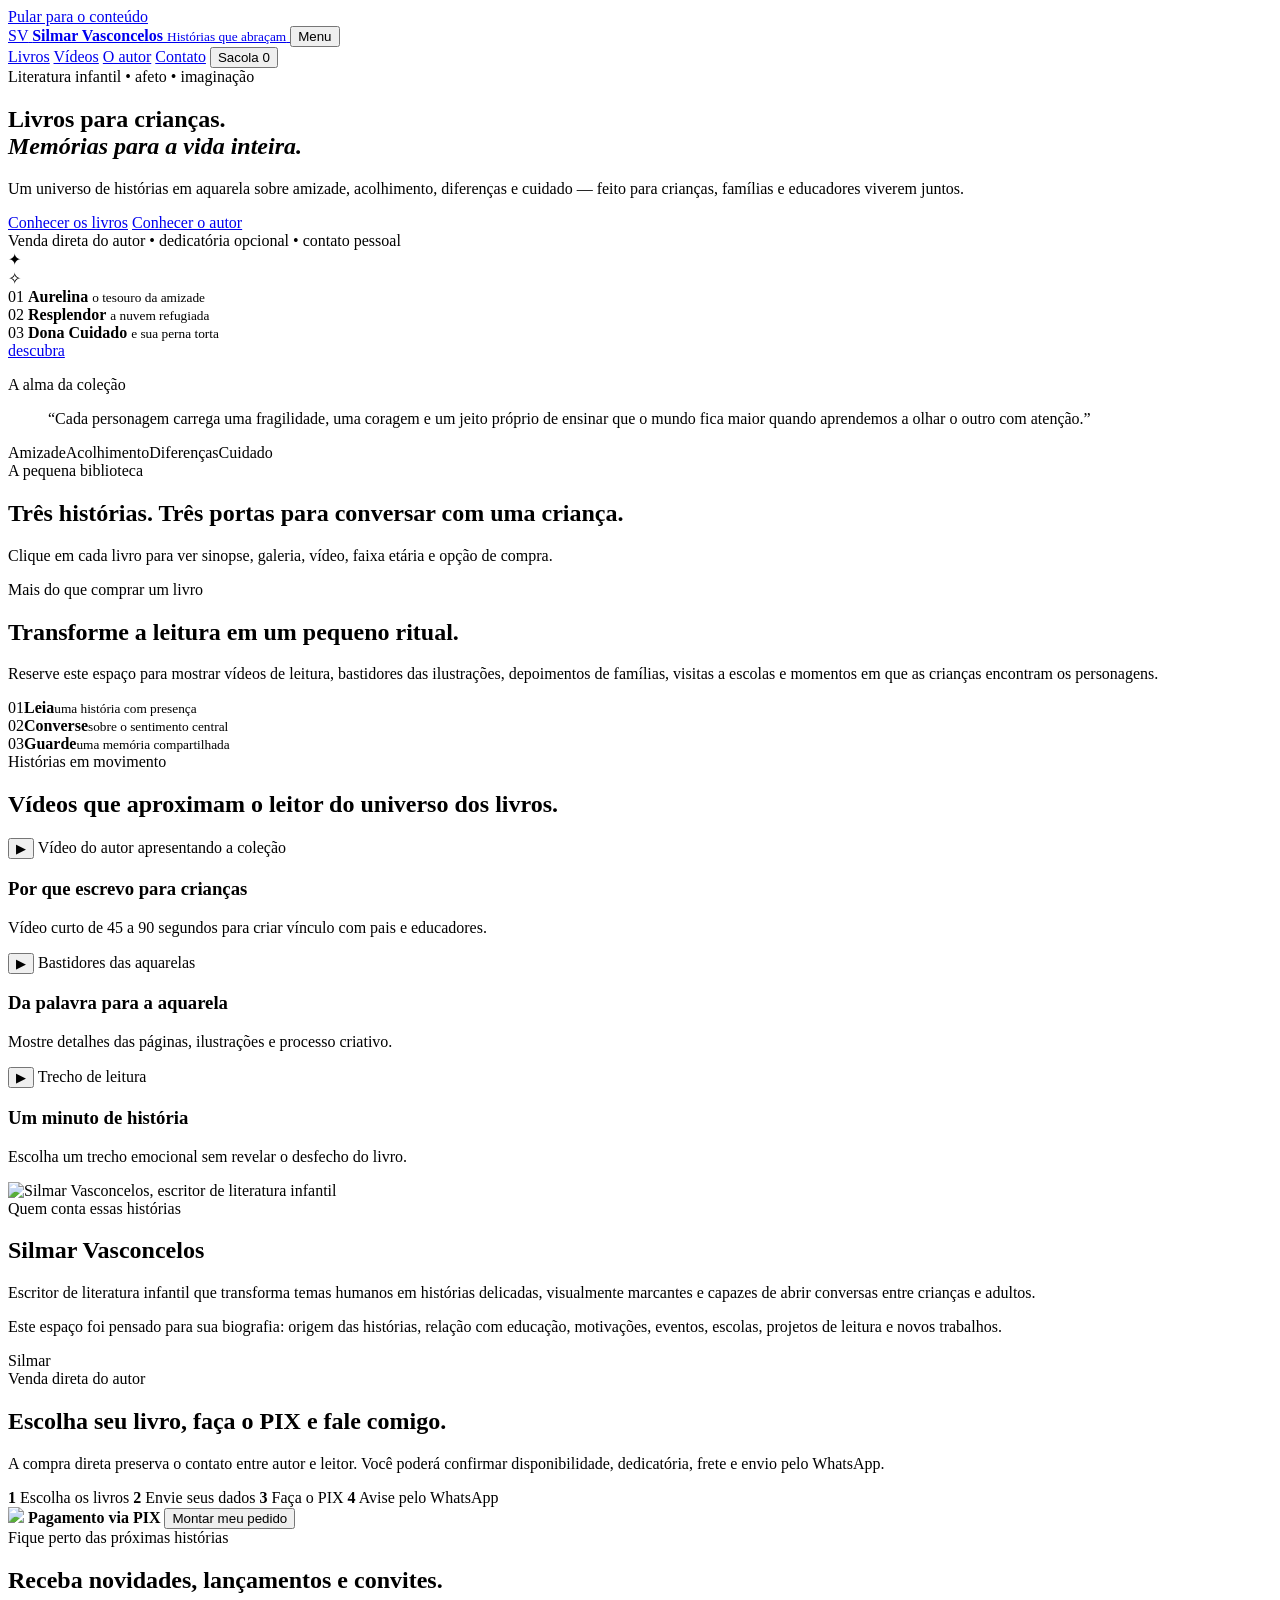
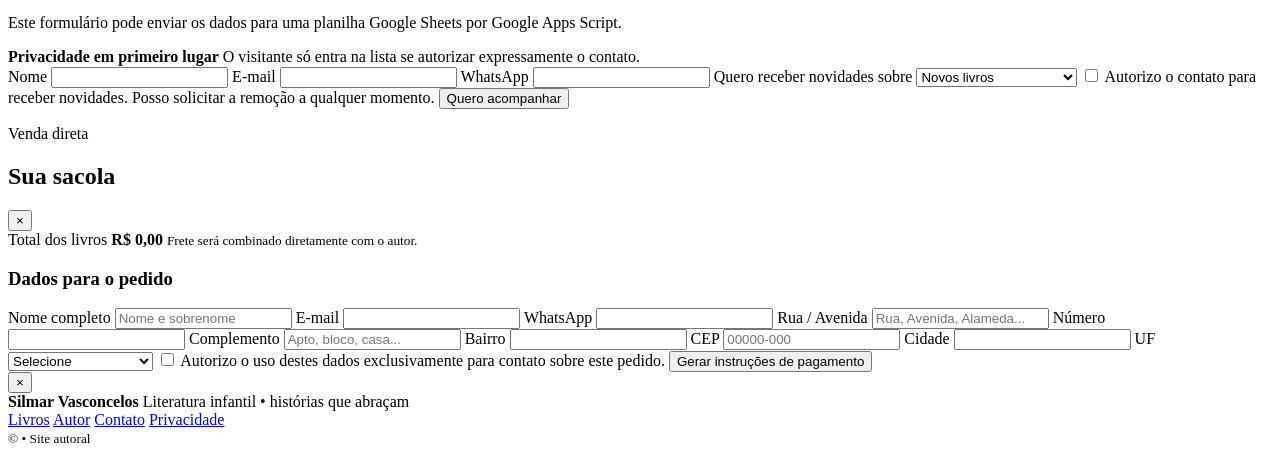
==== index.html @ ff408742 "Add files via upload" ====
<!doctype html>
<html lang="pt-BR">
<head>
  <meta charset="utf-8">
  <meta name="viewport" content="width=device-width, initial-scale=1, viewport-fit=cover">
  <meta name="theme-color" content="#fff8ee">
  <meta name="description" content="Portfólio de livros infantis de Silmar Vasconcelos: histórias de amizade, acolhimento, cuidado e imaginação.">
  <title>Silmar Vasconcelos | Histórias que abraçam</title>

  <link rel="preconnect" href="https://fonts.googleapis.com">
  <link rel="preconnect" href="https://fonts.gstatic.com" crossorigin>
  <link href="https://fonts.googleapis.com/css2?family=DM+Sans:wght@400;500;600;700&family=Fraunces:opsz,wght@9..144,500;9..144,600;9..144,700&display=swap" rel="stylesheet">
  <link rel="stylesheet" href="css/style.css">
</head>
<body>
  <a class="skip-link" href="#conteudo">Pular para o conteúdo</a>

  <div class="paper-grain" aria-hidden="true"></div>
  <div class="watercolor-orb orb-a" aria-hidden="true"></div>
  <div class="watercolor-orb orb-b" aria-hidden="true"></div>
  <div class="watercolor-orb orb-c" aria-hidden="true"></div>

  <header class="site-header" id="topo">
    <a class="brand" href="#topo" aria-label="Página inicial">
      <span class="brand-mark">SV</span>
      <span>
        <strong>Silmar Vasconcelos</strong>
        <small>Histórias que abraçam</small>
      </span>
    </a>

    <button class="menu-toggle" aria-expanded="false" aria-controls="menu">Menu</button>

    <nav class="main-nav" id="menu" aria-label="Navegação principal">
      <a href="#livros">Livros</a>
      <a href="#videos">Vídeos</a>
      <a href="#autor">O autor</a>
      <a href="#contato">Contato</a>
      <button class="cart-button" id="openCart" aria-label="Abrir carrinho">
        Sacola <span id="cartCount">0</span>
      </button>
    </nav>
  </header>

  <main id="conteudo">
    <section class="hero">
      <div class="hero-copy reveal">
        <span class="eyebrow">Literatura infantil • afeto • imaginação</span>
        <h1>Livros para crianças.<br><em>Memórias para a vida inteira.</em></h1>
        <p>
          Um universo de histórias em aquarela sobre amizade, acolhimento, diferenças e cuidado —
          feito para crianças, famílias e educadores viverem juntos.
        </p>

        <div class="hero-actions">
          <a class="btn btn-primary" href="#livros">Conhecer os livros</a>
          <a class="btn btn-ghost" href="#autor">Conhecer o autor</a>
        </div>

        <div class="hero-note">
          <span class="paint-dot"></span>
          Venda direta do autor • dedicatória opcional • contato pessoal
        </div>
      </div>

      <div class="hero-art reveal" aria-label="Composição artística em aquarela inspirada nos personagens">
        <div class="sun-wash"></div>
        <div class="cloud cloud-1"></div>
        <div class="cloud cloud-2"></div>
        <div class="floating-feather feather-1">✦</div>
        <div class="floating-feather feather-2">✧</div>
        <div class="book-stack">
          <article class="mini-book aurelina">
            <span>01</span>
            <strong>Aurelina</strong>
            <small>o tesouro da amizade</small>
          </article>
          <article class="mini-book resplendor">
            <span>02</span>
            <strong>Resplendor</strong>
            <small>a nuvem refugiada</small>
          </article>
          <article class="mini-book cuidado">
            <span>03</span>
            <strong>Dona Cuidado</strong>
            <small>e sua perna torta</small>
          </article>
        </div>
      </div>

      <a class="scroll-cue" href="#livros" aria-label="Role para ver os livros">
        <span></span> descubra
      </a>
    </section>

    <section class="manifesto section-shell">
      <div class="manifesto-card reveal">
        <p class="kicker">A alma da coleção</p>
        <blockquote>
          “Cada personagem carrega uma fragilidade, uma coragem e um jeito próprio de ensinar
          que o mundo fica maior quando aprendemos a olhar o outro com atenção.”
        </blockquote>
        <div class="story-pillars">
          <span>Amizade</span><span>Acolhimento</span><span>Diferenças</span><span>Cuidado</span>
        </div>
      </div>
    </section>

    <section class="books-section section-shell" id="livros">
      <div class="section-heading reveal">
        <div>
          <span class="eyebrow">A pequena biblioteca</span>
          <h2>Três histórias. Três portas para conversar com uma criança.</h2>
        </div>
        <p>
          Clique em cada livro para ver sinopse, galeria, vídeo, faixa etária e opção de compra.
        </p>
      </div>

      <div class="books-grid" id="booksGrid"></div>
    </section>

    <section class="experience-band">
      <div class="section-shell experience-grid">
        <div class="reveal">
          <span class="eyebrow">Mais do que comprar um livro</span>
          <h2>Transforme a leitura em um pequeno ritual.</h2>
          <p>
            Reserve este espaço para mostrar vídeos de leitura, bastidores das ilustrações, depoimentos
            de famílias, visitas a escolas e momentos em que as crianças encontram os personagens.
          </p>
        </div>
        <div class="experience-cards reveal">
          <div><span>01</span><strong>Leia</strong><small>uma história com presença</small></div>
          <div><span>02</span><strong>Converse</strong><small>sobre o sentimento central</small></div>
          <div><span>03</span><strong>Guarde</strong><small>uma memória compartilhada</small></div>
        </div>
      </div>
    </section>

    <section class="videos-section section-shell" id="videos">
      <div class="section-heading reveal">
        <div>
          <span class="eyebrow">Histórias em movimento</span>
          <h2>Vídeos que aproximam o leitor do universo dos livros.</h2>
        </div>
      </div>

      <div class="video-grid">
        <article class="video-card reveal">
          <div class="video-placeholder" data-video="apresentacao">
            <button aria-label="Reproduzir vídeo de apresentação">▶</button>
            <span>Vídeo do autor apresentando a coleção</span>
          </div>
          <h3>Por que escrevo para crianças</h3>
          <p>Vídeo curto de 45 a 90 segundos para criar vínculo com pais e educadores.</p>
        </article>

        <article class="video-card reveal">
          <div class="video-placeholder" data-video="bastidores">
            <button aria-label="Reproduzir vídeo de bastidores">▶</button>
            <span>Bastidores das aquarelas</span>
          </div>
          <h3>Da palavra para a aquarela</h3>
          <p>Mostre detalhes das páginas, ilustrações e processo criativo.</p>
        </article>

        <article class="video-card reveal">
          <div class="video-placeholder" data-video="leitura">
            <button aria-label="Reproduzir trecho de leitura">▶</button>
            <span>Trecho de leitura</span>
          </div>
          <h3>Um minuto de história</h3>
          <p>Escolha um trecho emocional sem revelar o desfecho do livro.</p>
        </article>
      </div>
    </section>

    <section class="author-section" id="autor">
      <div class="section-shell author-grid">
        <div class="author-photo reveal">
          <img src="assets/images/autor.jpg"  alt="Silmar Vasconcelos, escritor de literatura infantil" class="author-image">
        </div>

        <div class="author-copy reveal">
          <span class="eyebrow">Quem conta essas histórias</span>
          <h2>Silmar Vasconcelos</h2>
          <p class="lead">
            Escritor de literatura infantil que transforma temas humanos em histórias delicadas,
            visualmente marcantes e capazes de abrir conversas entre crianças e adultos.
          </p>
          <p>
            Este espaço foi pensado para sua biografia: origem das histórias, relação com educação,
            motivações, eventos, escolas, projetos de leitura e novos trabalhos.
          </p>
          <div class="signature">Silmar</div>
        </div>
      </div>
    </section>

    <section class="buy-section section-shell" id="comprar">
      <div class="buy-panel reveal">
        <div>
          <span class="eyebrow">Venda direta do autor</span>
          <h2>Escolha seu livro, faça o PIX e fale comigo.</h2>
          <p>
            A compra direta preserva o contato entre autor e leitor. Você poderá confirmar disponibilidade,
            dedicatória, frete e envio pelo WhatsApp.
          </p>

          <div class="buy-steps">
            <span><b>1</b> Escolha os livros</span>
            <span><b>2</b> Envie seus dados</span>
            <span><b>3</b> Faça o PIX</span>
            <span><b>4</b> Avise pelo WhatsApp</span>
          </div>
        </div>

        <div class="pix-card">          
            <img src="assets/images/QRCode_Pix.jpg" >          
          <strong>Pagamento via PIX</strong>
          <button class="btn btn-primary" id="openCartFromPix">Montar meu pedido</button>
        </div>
      </div>
    </section>

    <section class="contact-section" id="contato">
      <div class="section-shell contact-grid">
        <div class="reveal">
          <span class="eyebrow">Fique perto das próximas histórias</span>
          <h2>Receba novidades, lançamentos e convites.</h2>
          <p>
            Este formulário pode enviar os dados para uma planilha Google Sheets por Google Apps Script.
          </p>
          <div class="contact-note">
            <strong>Privacidade em primeiro lugar</strong>
            <span>O visitante só entra na lista se autorizar expressamente o contato.</span>
          </div>
        </div>

        <form class="contact-form reveal" id="leadForm">
          <label>Nome     <input type="text" name="nome" autocomplete="name" required> </label>
          <label>E-mail   <input type="email" name="email" autocomplete="email" required></label>
          <label>WhatsApp <input type="tel" name="whatsapp" autocomplete="tel"></label>
          <label>Quero receber novidades sobre
            <select name="interesse">
              <option>Novos livros</option>
              <option>Eventos e lançamentos</option>
              <option>Visitas a escolas</option>
              <option>Todos os assuntos</option>
            </select>
          </label>
          <label class="consent">
            <input type="checkbox" name="consentimento" required>
            <span>Autorizo o contato para receber novidades. Posso solicitar a remoção a qualquer momento.</span>
          </label>
          <button class="btn btn-primary" type="submit">Quero acompanhar</button>
          <p class="form-status" id="formStatus" role="status"></p>
        </form>
      </div>
    </section>
  </main>

  <aside class="cart-drawer" id="cartDrawer" aria-hidden="true" aria-labelledby="cartTitle">
    <div class="cart-head">
      <div>
        <span class="eyebrow">Venda direta</span>
        <h2 id="cartTitle">Sua sacola</h2>
      </div>
      <button class="icon-button" id="closeCart" aria-label="Fechar carrinho">×</button>
    </div>

    <div id="cartItems" class="cart-items"></div>

    <div class="cart-total">
      <span>Total dos livros</span>
      <strong id="cartTotal">R$ 0,00</strong>
      <small>Frete será combinado diretamente com o autor.</small>
    </div>

    <form id="orderForm" class="order-form">
      <h3>Dados para o pedido</h3>
      <label class="full-field">Nome completo <input name="nome"  required autocomplete="name" placeholder="Nome e sobrenome"></label>
      <label>E-mail      <input name="email" type="email" required autocomplete="email"></label>
      <label>WhatsApp    <input name="whatsapp" required autocomplete="tel"></label>
      <label class="full-field"> Rua / Avenida <input name="logradouro" required autocomplete="address-line1" placeholder="Rua, Avenida, Alameda..."></label>
      <label>Número      <input name="numero" required inputmode="numeric"></label>
      <label>Complemento <input name="complemento" autocomplete="address-line2" placeholder="Apto, bloco, casa..."></label>
      <label>Bairro      <input name="bairro" required></label>
      <label> CEP        <input name="cep" required autocomplete="postal-code" placeholder="00000-000"></label>
      <label>Cidade      <input name="cidade" required autocomplete="address-level2"></label>
      <label>UF       
        <select id="UF" name="uf">
          <option value="">Selecione</option>
          <option value="AC">Acre</option>
          <option value="AL">Alagoas</option>
          <option value="AP">Amapá</option>
          <option value="AM">Amazonas</option>
          <option value="BA">Bahia</option>
          <option value="CE">Ceará</option>
          <option value="DF">Distrito Federal</option>
          <option value="ES">Espirito Santo</option>
          <option value="GO">Goiás</option>
          <option value="MA">Maranhão</option>
          <option value="MS">Mato Grosso do Sul</option>
          <option value="MT">Mato Grosso</option>
          <option value="MG">Minas Gerais</option>
          <option value="PA">Pará</option>
          <option value="PB">Paraíba</option>
          <option value="PR">Paraná</option>
          <option value="PE">Pernambuco</option>
          <option value="PI">Piauí</option>
          <option value="RJ">Rio de Janeiro</option>
          <option value="RN">Rio Grande do Norte</option>
          <option value="RS">Rio Grande do Sul</option>
          <option value="RO">Rondônia</option>
          <option value="RR">Roraima</option>
          <option value="SC">Santa Catarina</option>
          <option value="SP">São Paulo</option>
          <option value="SE">Sergipe</option>
          <option value="TO">Tocantins</option>
        </select>
      </label>
      <label class="consent">
        <input type="checkbox" name="consentimento" required>
        <span>Autorizo o uso destes dados exclusivamente para contato sobre este pedido.</span>
      </label>
      <button class="btn btn-primary" type="submit">Gerar instruções de pagamento</button>
    </form>

    <div class="payment-box" id="paymentBox" hidden>
      <h3>Pedido preparado ✨</h3>
      <p id="orderNumber"></p>     
        <div class="pix-card">       
            <img src="assets/images/QRCode_Pix.jpg" >
        </div>
      <p>Faça o pagamento e depois use o botão abaixo para avisar o autor.</p>
      <a class="btn btn-whatsapp" id="whatsappPayment" target="_blank" rel="noopener">Avisar pagamento pelo WhatsApp</a>
    </div>
  </aside>
  <div class="drawer-backdrop" id="drawerBackdrop" hidden></div>

  <div class="modal" id="bookModal" aria-hidden="true">
    <div class="modal-dialog" role="dialog" aria-modal="true" aria-labelledby="modalTitle">
      <button class="icon-button modal-close" id="closeModal" aria-label="Fechar">×</button>
      <div id="modalContent"></div>
    </div>
  </div>

  <footer class="site-footer">
    <div>
      <strong>Silmar Vasconcelos</strong>
      <span>Literatura infantil • histórias que abraçam</span>
    </div>
    <div class="footer-links">
      <a href="#livros">Livros</a>
      <a href="#autor">Autor</a>
      <a href="#contato">Contato</a>
      <a href="#" id="privacyLink">Privacidade</a>
    </div>
    <small>© <span id="year"></span> • Site autoral</small>
  </footer>

  <script src="js/config.js"></script>
  <script src="js/books.js"></script>
  <script src="js/app.js"></script>
</body>
</html>
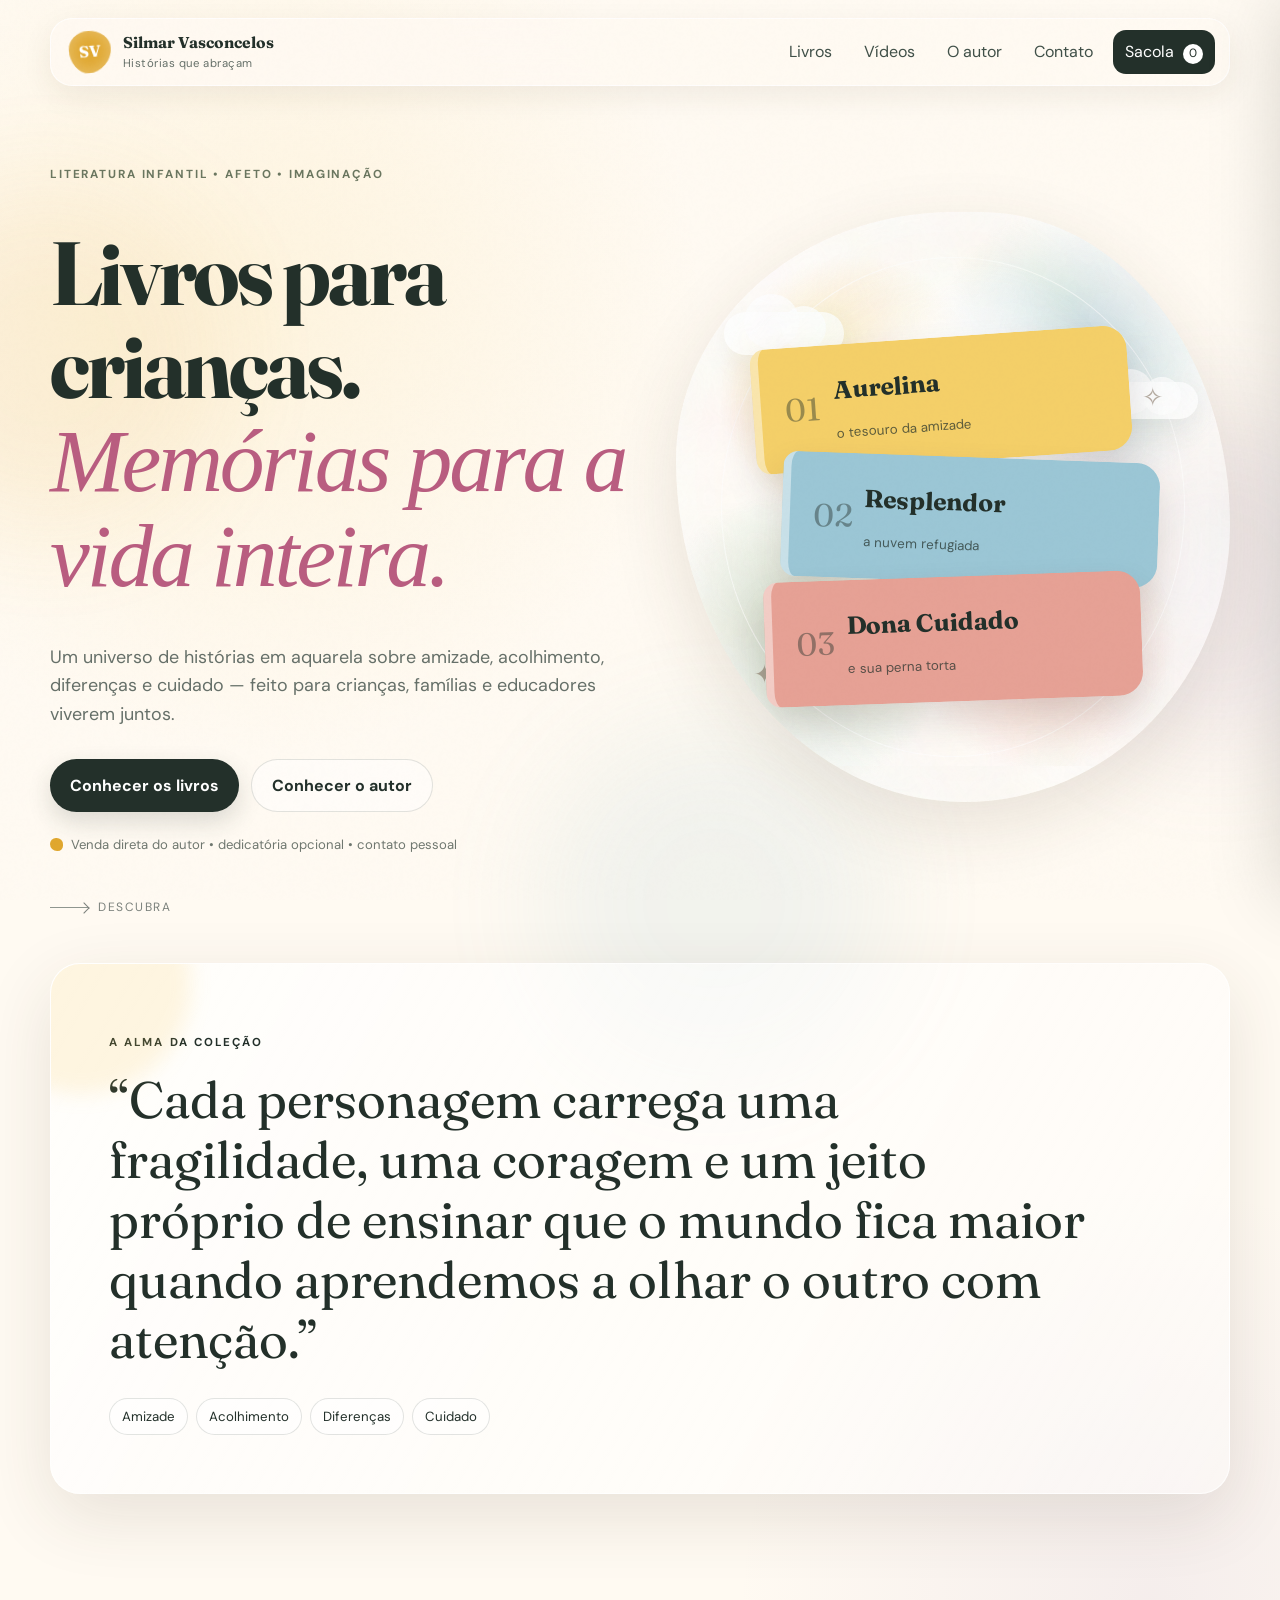
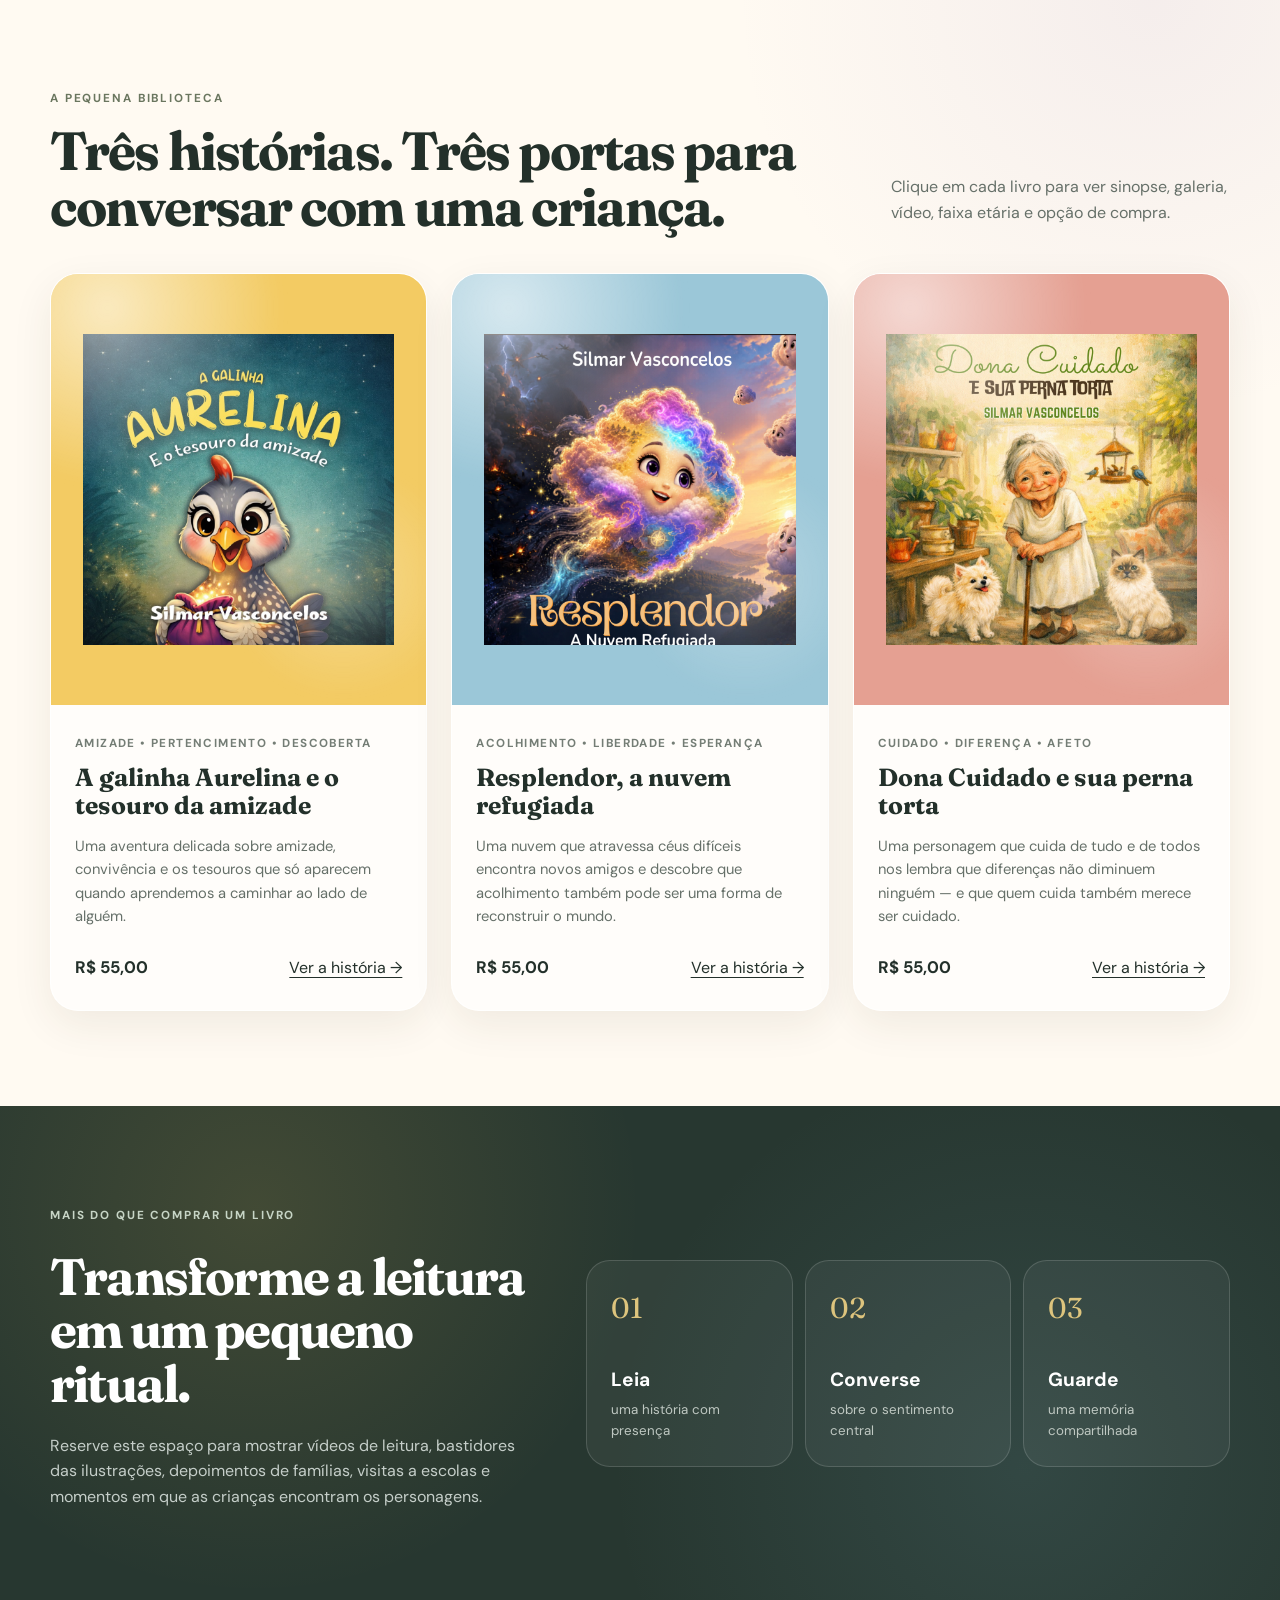
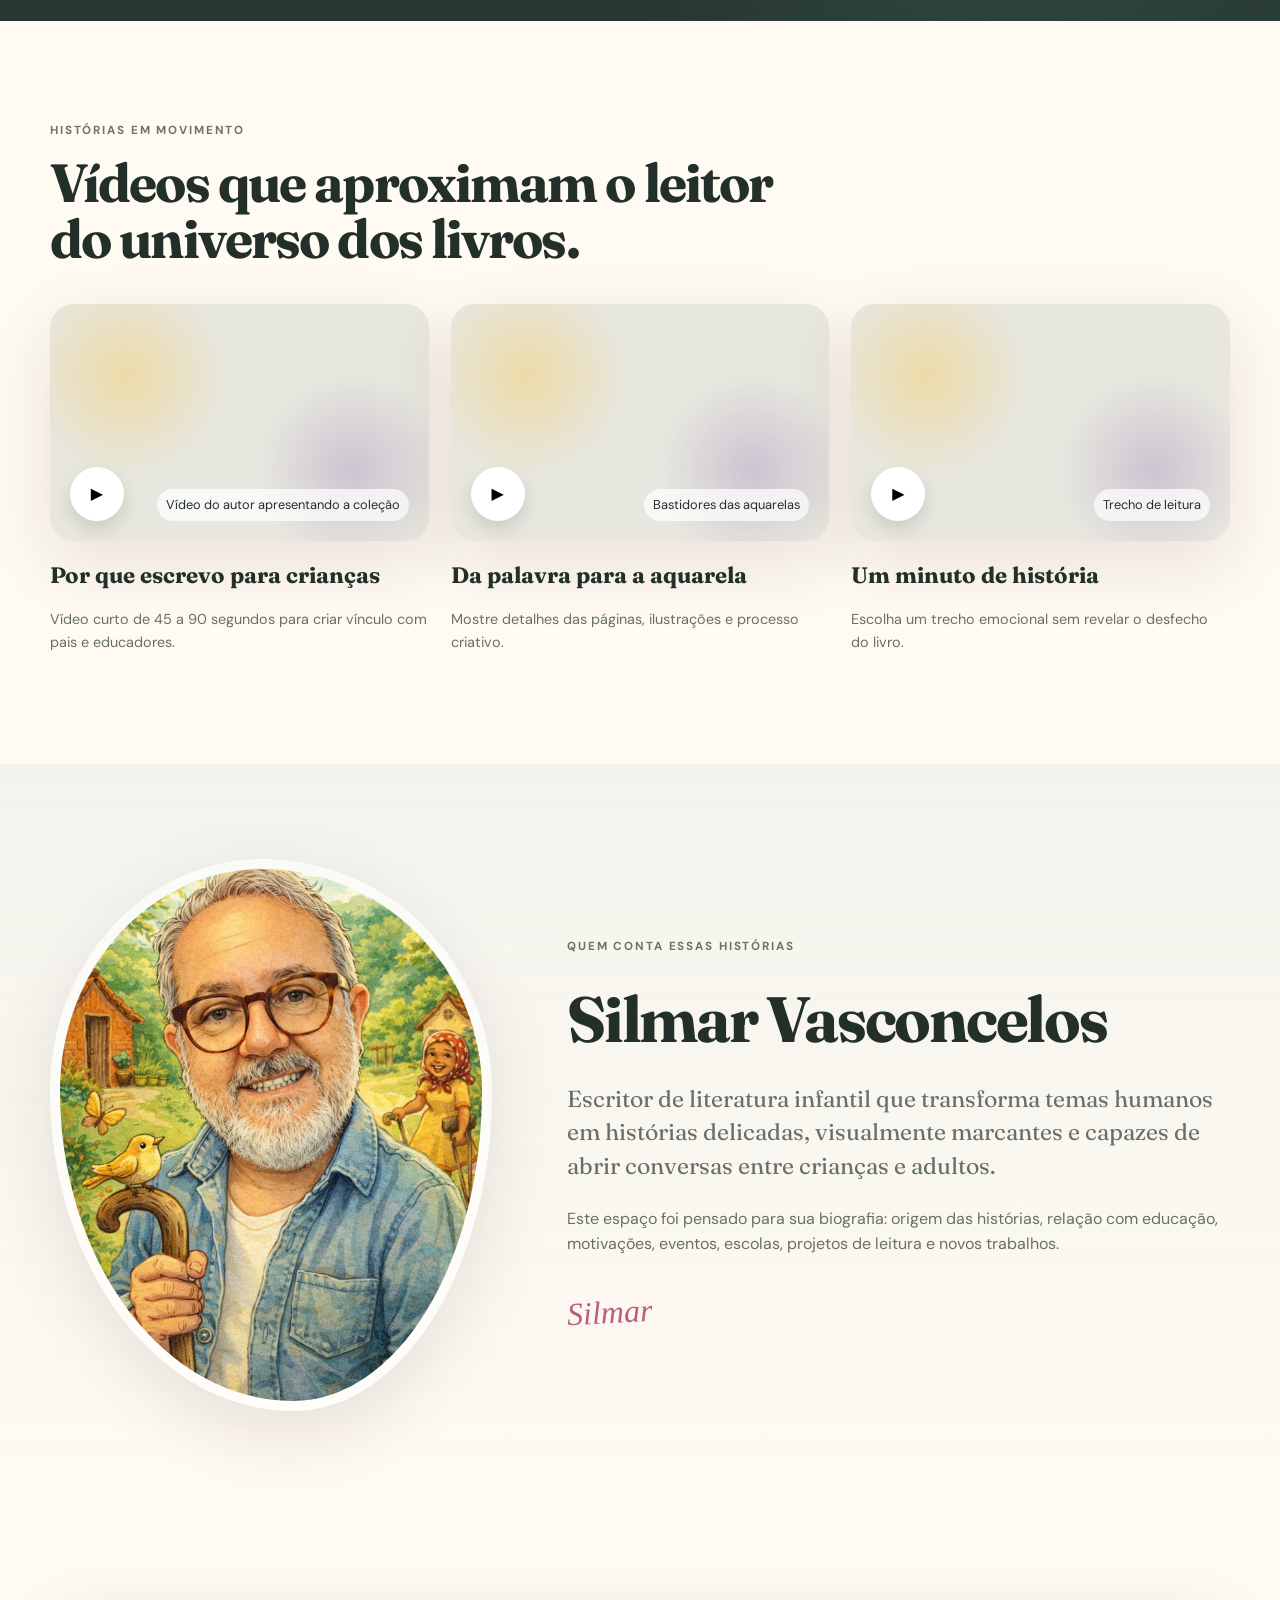
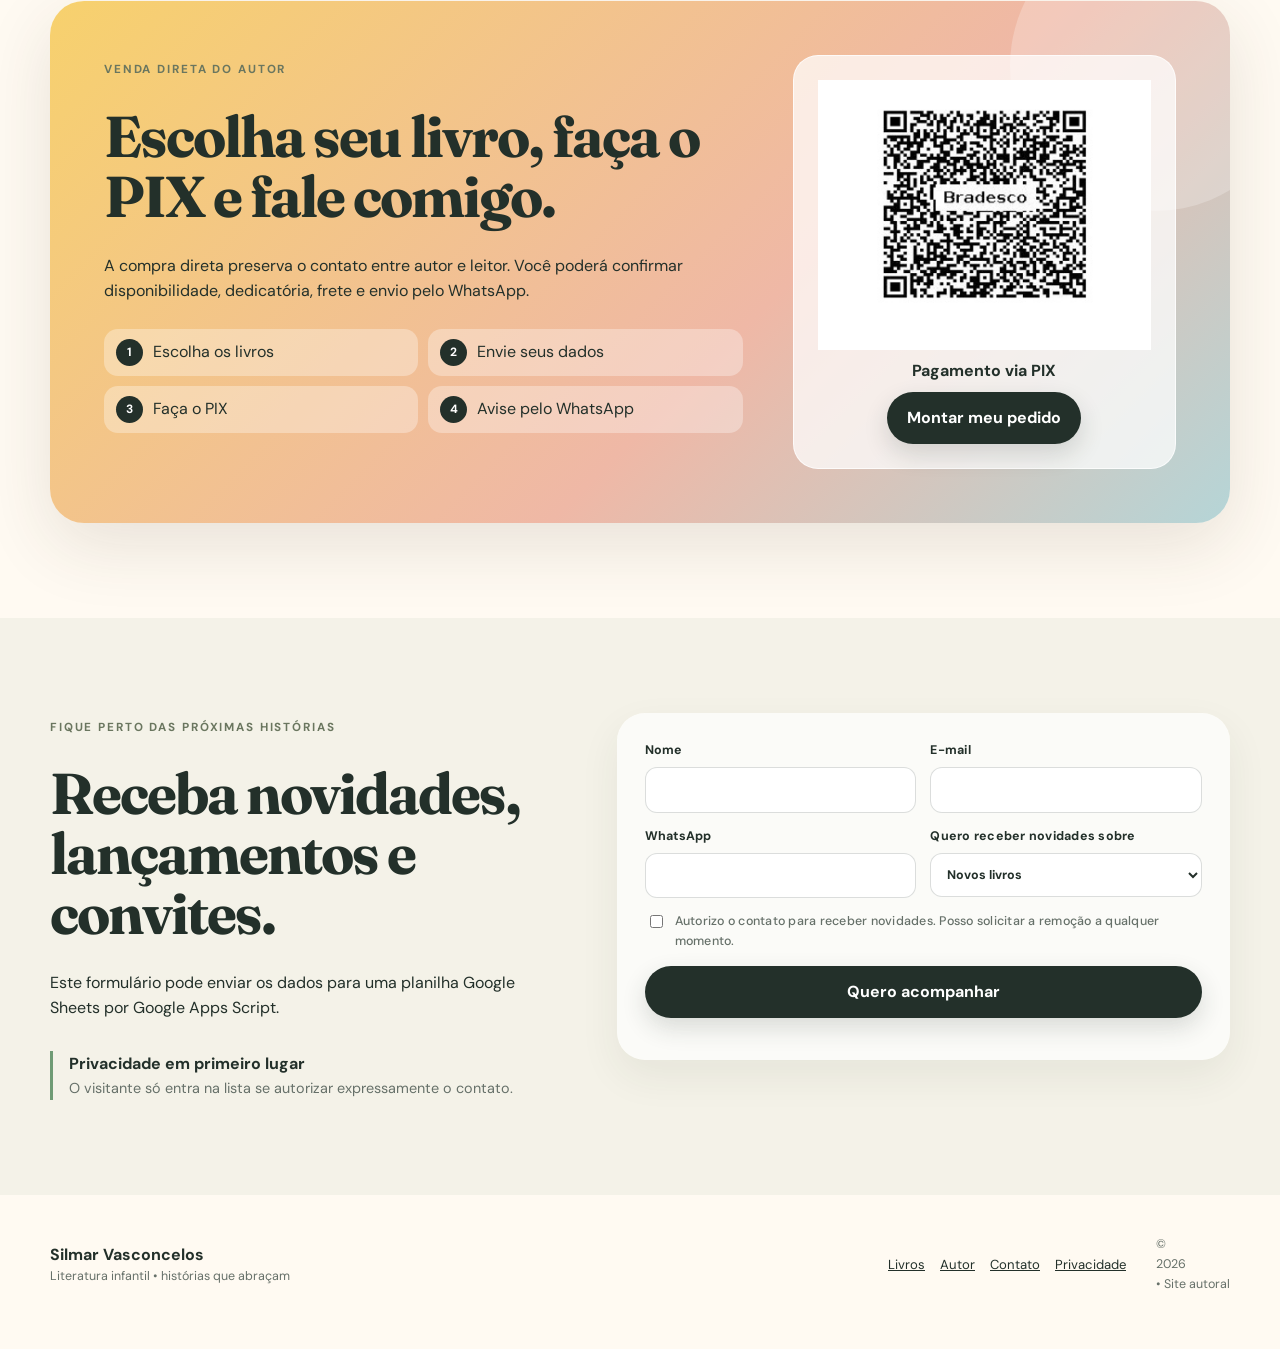
==== commit 2551ea00: "Update privacy link to point to privacidade.html Criação da página privacidade e colocação do link n" ====
--- a/index.html
+++ b/index.html
@@ -356,7 +356,7 @@
       <a href="#livros">Livros</a>
       <a href="#autor">Autor</a>
       <a href="#contato">Contato</a>
-      <a href="#" id="privacyLink">Privacidade</a>
+      <a href="privacidade.html" id="privacyLink">Privacidade</a>
     </div>
     <small>© <span id="year"></span> • Site autoral</small>
   </footer>
--- a/css/style.css
+++ b/css/style.css
@@ -0,0 +1,365 @@
+/* =========================================================
+   PORTFÓLIO INFANTIL — aquarela editorial contemporânea
+   ========================================================= */
+:root{
+  --paper:#fffaf2;
+  --ink:#23302a;
+  --muted:#667069;
+  --line:rgba(35,48,42,.13);
+  --white:#fff;
+  --gold:#e0a72e;
+  --sun:#f6c955;
+  --leaf:#6f9b75;
+  --sky:#7fb6c7;
+  --lavender:#9b80b7;
+  --coral:#df7f6e;
+  --berry:#b95d80;
+  --shadow:0 22px 70px rgba(67,52,33,.12);
+  --radius:30px;
+  --serif:"Fraunces", Georgia, serif;
+  --sans:"DM Sans", system-ui, -apple-system, sans-serif;
+}
+
+*{box-sizing:border-box}
+html{scroll-behavior:smooth}
+body{
+  margin:0;
+  color:var(--ink);
+  background:
+    radial-gradient(circle at 20% 5%, rgba(246,201,85,.13), transparent 28rem),
+    radial-gradient(circle at 90% 26%, rgba(155,128,183,.10), transparent 26rem),
+    var(--paper);
+  font-family:var(--sans);
+  line-height:1.6;
+  overflow-x:hidden;
+}
+button,input,select{font:inherit}
+button,a{touch-action:manipulation}
+a{color:inherit}
+img{max-width:100%;display:block}
+.skip-link{position:absolute;left:-999px;top:0}
+.skip-link:focus{left:12px;top:12px;background:#fff;padding:10px 14px;border-radius:10px;z-index:1000}
+
+.paper-grain{
+  position:fixed;inset:0;pointer-events:none;z-index:999;
+  opacity:.18;mix-blend-mode:multiply;
+  background-image:url("data:image/svg+xml,%3Csvg viewBox='0 0 180 180' xmlns='http://www.w3.org/2000/svg'%3E%3Cfilter id='n'%3E%3CfeTurbulence type='fractalNoise' baseFrequency='.9' numOctaves='3' stitchTiles='stitch'/%3E%3C/filter%3E%3Crect width='100%25' height='100%25' filter='url(%23n)' opacity='.08'/%3E%3C/svg%3E");
+}
+.watercolor-orb{
+  position:fixed;width:22rem;height:22rem;border-radius:50%;
+  filter:blur(55px);opacity:.10;z-index:-1;pointer-events:none;
+  animation:drift 14s ease-in-out infinite alternate;
+}
+.orb-a{background:var(--gold);left:-8rem;top:20vh}
+.orb-b{background:var(--lavender);right:-7rem;top:45vh;animation-delay:-5s}
+.orb-c{background:var(--sky);left:42%;bottom:-11rem;animation-delay:-9s}
+
+.site-header{
+  width:min(1180px, calc(100% - 36px));
+  margin:18px auto 0;
+  padding:11px 14px 11px 18px;
+  display:flex;align-items:center;justify-content:space-between;gap:20px;
+  position:sticky;top:12px;z-index:90;
+  background:rgba(255,250,242,.84);
+  backdrop-filter:blur(18px);
+  border:1px solid rgba(255,255,255,.75);
+  box-shadow:0 10px 30px rgba(64,47,25,.08);
+  border-radius:22px;
+}
+.brand{display:flex;align-items:center;gap:12px;text-decoration:none;min-width:230px}
+.brand-mark{
+  width:42px;height:42px;border-radius:48% 52% 56% 44% / 42% 42% 58% 58%;
+  display:grid;place-items:center;background:var(--gold);color:#fff;font-family:var(--serif);font-weight:700;
+  transform:rotate(-4deg);box-shadow:inset 0 0 18px rgba(255,255,255,.32)
+}
+.brand strong,.brand small{display:block}
+.brand strong{font-family:var(--serif);font-size:.98rem}
+.brand small{font-size:.71rem;color:var(--muted);letter-spacing:.04em}
+.main-nav{display:flex;align-items:center;gap:8px}
+.main-nav a,.cart-button{
+  padding:9px 12px;border-radius:13px;text-decoration:none;border:0;background:transparent;cursor:pointer;color:#405048
+}
+.main-nav a:hover,.cart-button:hover{background:rgba(111,155,117,.10);color:var(--ink)}
+.cart-button{background:var(--ink);color:#fff!important}
+.cart-button span{display:inline-grid;place-items:center;min-width:20px;height:20px;background:#fff;color:var(--ink);border-radius:50%;margin-left:5px;font-size:.75rem}
+.menu-toggle{display:none;border:0;background:var(--ink);color:#fff;border-radius:12px;padding:9px 12px}
+
+.hero{
+  min-height:88vh;
+  width:min(1180px, calc(100% - 36px));
+  margin:0 auto;
+  display:grid;grid-template-columns:1.02fr .98fr;align-items:center;gap:50px;
+  position:relative;padding:74px 0 90px;
+}
+.hero-copy{position:relative;z-index:3}
+.eyebrow{
+  text-transform:uppercase;font-size:.73rem;letter-spacing:.16em;font-weight:700;color:#6a765f;
+}
+.hero h1,.section-heading h2,.experience-band h2,.author-copy h2,.buy-panel h2,.contact-section h2{
+  font-family:var(--serif);letter-spacing:-.035em;line-height:1.04;margin:.45em 0;
+}
+.hero h1{font-size:clamp(3.1rem, 7vw, 6.3rem);max-width:850px}
+.hero h1 em{font-weight:500;color:var(--berry)}
+.hero-copy>p{font-size:1.12rem;color:var(--muted);max-width:660px}
+.hero-actions{display:flex;gap:12px;flex-wrap:wrap;margin:30px 0 22px}
+.btn{
+  appearance:none;border:0;border-radius:999px;padding:13px 20px;text-decoration:none;display:inline-flex;align-items:center;justify-content:center;
+  font-weight:700;cursor:pointer;transition:.25s ease;min-height:48px
+}
+.btn:hover{transform:translateY(-2px)}
+.btn-primary{background:var(--ink);color:#fff;box-shadow:0 10px 25px rgba(35,48,42,.16)}
+.btn-ghost{border:1px solid var(--line);background:rgba(255,255,255,.45)}
+.btn-whatsapp{background:#1e8f5b;color:#fff}
+.hero-note{font-size:.82rem;color:#6f776f;display:flex;align-items:center;gap:8px}
+.paint-dot{width:13px;height:13px;border-radius:48% 52% 42% 58%;background:var(--gold);display:inline-block}
+
+.hero-art{
+  height:590px;position:relative;
+  border-radius:50% 45% 48% 52% / 42% 53% 47% 58%;
+  background:
+    radial-gradient(circle at 50% 35%, rgba(255,255,255,.96) 0 14%, transparent 35%),
+    radial-gradient(circle at 32% 30%, rgba(246,201,85,.5), transparent 24%),
+    radial-gradient(circle at 73% 24%, rgba(127,182,199,.45), transparent 25%),
+    radial-gradient(circle at 66% 72%, rgba(223,127,110,.35), transparent 24%),
+    radial-gradient(circle at 22% 73%, rgba(111,155,117,.36), transparent 25%),
+    rgba(255,255,255,.35);
+  box-shadow:inset 0 0 70px rgba(255,255,255,.65),var(--shadow);
+  overflow:hidden;isolation:isolate;
+}
+.hero-art:after{
+  content:"";position:absolute;inset:0;opacity:.33;mix-blend-mode:multiply;
+  background-image:url("data:image/svg+xml,%3Csvg viewBox='0 0 150 150' xmlns='http://www.w3.org/2000/svg'%3E%3Cfilter id='x'%3E%3CfeTurbulence type='fractalNoise' baseFrequency='.032' numOctaves='4'/%3E%3C/filter%3E%3Crect width='100%25' height='100%25' filter='url(%23x)' opacity='.26'/%3E%3C/svg%3E");
+}
+.sun-wash{position:absolute;inset:45px;border-radius:50%;border:1px solid rgba(255,255,255,.6)}
+.cloud{position:absolute;background:rgba(255,255,255,.72);filter:blur(.2px);box-shadow:0 10px 28px rgba(91,86,74,.08)}
+.cloud:before,.cloud:after{content:"";position:absolute;background:inherit;border-radius:50%}
+.cloud-1{width:120px;height:43px;top:100px;left:48px;border-radius:50px;animation:cloudFloat 7s ease-in-out infinite}
+.cloud-1:before{width:55px;height:55px;left:20px;bottom:6px}.cloud-1:after{width:44px;height:44px;left:58px;bottom:5px}
+.cloud-2{width:108px;height:37px;top:170px;right:32px;border-radius:50px;animation:cloudFloat 9s ease-in-out infinite reverse}
+.cloud-2:before{width:45px;height:45px;left:18px;bottom:5px}.cloud-2:after{width:38px;height:38px;left:53px;bottom:4px}
+.floating-feather{position:absolute;font-size:1.6rem;color:rgba(113,94,74,.5);animation:floaty 6s ease-in-out infinite}
+.feather-1{left:14%;bottom:18%}.feather-2{right:12%;top:28%;animation-delay:-2s}
+.book-stack{position:absolute;left:50%;top:52%;width:68%;transform:translate(-50%,-50%);z-index:2}
+.mini-book{
+  min-height:125px;border-radius:15px 24px 24px 15px;padding:20px 24px;margin:-5px 0;
+  display:grid;grid-template-columns:50px 1fr;grid-template-rows:auto auto;align-items:center;
+  box-shadow:0 18px 35px rgba(70,52,32,.14);transform-origin:center;
+  border-left:8px solid rgba(255,255,255,.45)
+}
+.mini-book span{grid-row:1/3;font-family:var(--serif);font-size:2rem;opacity:.43}
+.mini-book strong{font-family:var(--serif);font-size:1.55rem}.mini-book small{opacity:.72}
+.mini-book.aurelina{background:#f4cf68;transform:rotate(-4deg) translateX(-12px)}
+.mini-book.resplendor{background:#9bc6d5;transform:rotate(2deg) translateX(17px)}
+.mini-book.cuidado{background:#e6a195;transform:rotate(-2deg)}
+.scroll-cue{position:absolute;bottom:28px;left:0;text-decoration:none;font-size:.75rem;letter-spacing:.13em;text-transform:uppercase;color:#7b817c;display:flex;align-items:center;gap:10px}
+.scroll-cue span{width:38px;height:1px;background:#8f968f;position:relative}.scroll-cue span:after{content:"";position:absolute;right:0;top:-3px;width:7px;height:7px;border-right:1px solid;border-bottom:1px solid;transform:rotate(-45deg)}
+
+.section-shell{width:min(1180px, calc(100% - 36px));margin:0 auto;padding:95px 0}
+.manifesto{padding-top:18px}
+.manifesto-card{
+  padding:58px;border-radius:var(--radius);
+  background:linear-gradient(120deg, rgba(255,255,255,.73), rgba(255,255,255,.38));
+  border:1px solid rgba(255,255,255,.7);box-shadow:var(--shadow);position:relative;overflow:hidden
+}
+.manifesto-card:before{content:"";position:absolute;width:220px;height:220px;border-radius:50%;background:rgba(246,201,85,.16);left:-80px;top:-90px;filter:blur(10px)}
+.kicker{font-size:.72rem;text-transform:uppercase;letter-spacing:.18em;font-weight:700}
+blockquote{font-family:var(--serif);font-size:clamp(1.8rem,4vw,3.2rem);line-height:1.17;margin:18px 0 28px;max-width:980px}
+.story-pillars{display:flex;gap:8px;flex-wrap:wrap}
+.story-pillars span{border:1px solid var(--line);border-radius:999px;padding:7px 12px;background:rgba(255,255,255,.5);font-size:.83rem}
+
+.section-heading{display:grid;grid-template-columns:1.4fr .6fr;gap:50px;align-items:end;margin-bottom:38px}
+.section-heading h2{font-size:clamp(2.2rem,4.2vw,4.4rem);margin:.25em 0 0}
+.section-heading>p{color:var(--muted);margin-bottom:9px}
+
+.books-grid{display:grid;grid-template-columns:repeat(3,1fr);gap:24px}
+.book-card{
+  border-radius:28px;background:rgba(255,255,255,.63);border:1px solid rgba(255,255,255,.78);
+  overflow:hidden;box-shadow:0 14px 40px rgba(62,47,30,.08);transition:.3s ease;position:relative
+}
+.book-card:hover{transform:translateY(-8px);box-shadow:0 25px 55px rgba(62,47,30,.13)}
+.book-cover{
+  aspect-ratio:4/4.6;position:relative;display:grid;place-items:center;overflow:hidden;padding:32px;
+  background:var(--book-color, #ddd)
+}
+.book-cover:before{
+  content:"";position:absolute;inset:-20%;
+  background:radial-gradient(circle at 25% 20%, rgba(255,255,255,.6), transparent 28%),radial-gradient(circle at 70% 65%, rgba(255,255,255,.28), transparent 22%);
+  filter:blur(7px);animation:coverWash 8s ease-in-out infinite alternate
+}
+.cover-placeholder{
+  position:relative;z-index:2;width:76%;height:86%;border-radius:8px 18px 18px 8px;
+  border:1px solid rgba(255,255,255,.68);box-shadow:0 20px 35px rgba(45,35,24,.2);
+  display:flex;flex-direction:column;align-items:center;justify-content:center;text-align:center;padding:18px;color:#2f392f;
+  background:rgba(255,255,255,.18);backdrop-filter:blur(3px);transform:rotate(-2deg)
+}
+.cover-placeholder strong{font-family:var(--serif);font-size:clamp(1.5rem,2.4vw,2.45rem);line-height:1.05}
+.cover-placeholder small{margin-top:10px}
+.book-meta{padding:24px}
+.book-meta .theme{font-size:.73rem;text-transform:uppercase;letter-spacing:.12em;font-weight:700;color:#747d75}
+.book-meta h3{font-family:var(--serif);font-size:1.55rem;line-height:1.15;margin:8px 0}
+.book-meta p{color:var(--muted);font-size:.92rem;min-height:4.5em}
+.book-price-row{display:flex;justify-content:space-between;align-items:center;gap:12px;margin-top:20px}
+.book-price-row strong{font-size:1.05rem}
+.link-button{border:0;background:transparent;text-decoration:underline;text-underline-offset:4px;cursor:pointer;color:var(--ink);padding:6px 0}
+
+.experience-band{background:#273730;color:#fff;position:relative;overflow:hidden}
+.experience-band:before{content:"";position:absolute;inset:0;background:radial-gradient(circle at 20% 20%,rgba(246,201,85,.13),transparent 35%),radial-gradient(circle at 80% 70%,rgba(127,182,199,.13),transparent 38%)}
+.experience-grid{display:grid;grid-template-columns:.85fr 1.15fr;gap:60px;position:relative}
+.experience-band .eyebrow{color:#c7d5c6}.experience-band h2{font-size:clamp(2.2rem,4vw,4rem)}.experience-band p{color:#c5cec9}
+.experience-cards{display:grid;grid-template-columns:repeat(3,1fr);gap:12px;align-content:center}
+.experience-cards div{border:1px solid rgba(255,255,255,.15);border-radius:24px;padding:24px;background:rgba(255,255,255,.05);min-height:190px}
+.experience-cards span{display:block;color:#ddc47d;font-family:var(--serif);font-size:1.8rem}
+.experience-cards strong,.experience-cards small{display:block}.experience-cards strong{font-size:1.2rem;margin:34px 0 3px}.experience-cards small{color:#bfc8c2}
+
+.video-grid{display:grid;grid-template-columns:repeat(3,1fr);gap:22px}
+.video-card h3{font-family:var(--serif);font-size:1.4rem;margin:17px 0 5px}.video-card p{color:var(--muted);font-size:.9rem}
+.video-placeholder{
+  aspect-ratio:16/10;border-radius:24px;padding:20px;background:
+  radial-gradient(circle at 20% 30%,rgba(246,201,85,.40),transparent 30%),
+  radial-gradient(circle at 80% 70%,rgba(155,128,183,.34),transparent 28%),
+  #e7e7df;display:flex;align-items:end;justify-content:space-between;gap:15px;box-shadow:var(--shadow)
+}
+.video-placeholder button{width:54px;height:54px;border-radius:50%;border:0;background:#fff;cursor:pointer;box-shadow:0 8px 18px rgba(0,0,0,.12)}
+.video-placeholder span{font-size:.8rem;background:rgba(255,255,255,.72);padding:6px 9px;border-radius:999px}
+
+.author-section{background:linear-gradient(180deg, rgba(127,182,199,.09), rgba(255,255,255,0))}
+.author-grid{display:grid;grid-template-columns:.8fr 1.2fr;gap:75px;align-items:center}
+.photo-placeholder{
+  aspect-ratio:4/5;border-radius:48% 52% 45% 55% / 42% 42% 58% 58%;
+  background:radial-gradient(circle at 50% 25%,#fff,transparent 27%),linear-gradient(145deg,#d6e8e8,#f1d7c5);
+  display:flex;flex-direction:column;align-items:center;justify-content:center;text-align:center;padding:30px;box-shadow:var(--shadow);border:10px solid rgba(255,255,255,.5)
+}
+.photo-placeholder span{font-weight:700;letter-spacing:.15em}.photo-placeholder small{max-width:270px;color:#67736c;margin-top:8px}
+.author-copy h2{font-size:clamp(2.7rem,5vw,5rem)}.author-copy .lead{font-family:var(--serif);font-size:1.45rem;line-height:1.45}.author-copy p{color:var(--muted);max-width:670px}
+.signature{font-family:var(--serif);font-style:italic;font-size:2rem;color:var(--berry);transform:rotate(-3deg);display:inline-block;margin-top:14px}
+
+.buy-panel{
+  background:linear-gradient(135deg,#f7d16d,#efb8a6 60%,#b5d5d7);border-radius:34px;padding:54px;
+  display:grid;grid-template-columns:1.25fr .75fr;gap:50px;box-shadow:var(--shadow);position:relative;overflow:hidden
+}
+.buy-panel:before{content:"";position:absolute;width:290px;height:290px;border-radius:50%;background:rgba(255,255,255,.23);right:-70px;top:-80px}
+.buy-panel h2{font-size:clamp(2.3rem,4.5vw,4.6rem);max-width:790px}
+.buy-panel p{max-width:690px}
+.buy-steps{display:grid;grid-template-columns:repeat(2,1fr);gap:10px;margin-top:25px}
+.buy-steps span{display:flex;align-items:center;gap:10px;background:rgba(255,255,255,.32);padding:10px 12px;border-radius:14px}
+.buy-steps b{width:27px;height:27px;border-radius:50%;background:var(--ink);color:#fff;display:grid;place-items:center;font-size:.75rem}
+.pix-card{position:relative;background:rgba(255,255,255,.72);border:1px solid rgba(255,255,255,.75);border-radius:25px;padding:24px;text-align:center;display:flex;flex-direction:column;gap:8px;align-items:center;justify-content:center}
+.qr-placeholder{
+  width:220px;aspect-ratio:1;background:
+  linear-gradient(90deg,#222 8px,transparent 8px) 0 0/26px 26px,
+  linear-gradient(#222 8px,transparent 8px) 0 0/26px 26px,
+  #fff;border:11px solid #fff;box-shadow:0 7px 18px rgba(0,0,0,.1);display:grid;place-items:center
+}
+.qr-placeholder span{background:#fff;padding:7px;font-weight:700;font-size:.69rem}.qr-placeholder.small{width:170px;margin:12px auto}
+
+.contact-section{background:rgba(111,155,117,.08)}
+.contact-grid{display:grid;grid-template-columns:.9fr 1.1fr;gap:65px;align-items:start}
+.contact-section h2{font-size:clamp(2.4rem,4.5vw,4.5rem)}
+.contact-note{margin-top:30px;border-left:3px solid var(--leaf);padding-left:16px}.contact-note strong,.contact-note span{display:block}.contact-note span{color:var(--muted);font-size:.9rem}
+.contact-form,.order-form{display:grid;grid-template-columns:1fr 1fr;gap:14px}
+.contact-form{
+  background:rgba(255,255,255,.72);padding:28px;border-radius:28px;box-shadow:0 16px 40px rgba(45,56,48,.07)
+}
+.contact-form label,.order-form label{font-size:.78rem;font-weight:700;letter-spacing:.02em}
+input,select{
+  width:100%;border:1px solid rgba(35,48,42,.16);background:#fff;border-radius:12px;padding:12px;margin-top:6px;color:var(--ink);outline:none
+}
+input:focus,select:focus{border-color:var(--leaf);box-shadow:0 0 0 3px rgba(111,155,117,.12)}
+.consent{grid-column:1/-1;display:grid!important;grid-template-columns:22px 1fr;gap:8px;align-items:start;font-weight:500!important;color:var(--muted)}
+.consent input{width:auto;margin-top:3px}.contact-form .btn{grid-column:1/-1}.form-status{grid-column:1/-1;margin:0;color:#496853;font-size:.84rem}
+
+.site-footer{width:min(1180px,calc(100% - 36px));margin:0 auto;padding:40px 0 55px;display:grid;grid-template-columns:1fr auto auto;gap:30px;align-items:center}
+.site-footer strong,.site-footer span{display:block}.site-footer span,.site-footer small{color:var(--muted);font-size:.78rem}
+.footer-links{display:flex;gap:15px}.footer-links a{font-size:.82rem}
+
+.cart-drawer{
+  position:fixed;right:0;top:0;bottom:0;width:min(480px,100%);background:var(--paper);z-index:300;
+  padding:25px;overflow-y:auto;transform:translateX(104%);transition:.38s cubic-bezier(.2,.75,.2,1);box-shadow:-20px 0 70px rgba(0,0,0,.15)
+}
+.cart-drawer.open{transform:translateX(0)}
+.drawer-backdrop{position:fixed;inset:0;background:rgba(25,31,27,.4);backdrop-filter:blur(3px);z-index:250}
+.cart-head{display:flex;align-items:start;justify-content:space-between;border-bottom:1px solid var(--line);padding-bottom:15px}
+.cart-head h2{font-family:var(--serif);margin:0;font-size:2.1rem}
+.icon-button{width:42px;height:42px;border-radius:50%;border:1px solid var(--line);background:#fff;font-size:1.5rem;cursor:pointer}
+.cart-items{display:grid;gap:10px;padding:18px 0}
+.cart-empty{color:var(--muted);padding:30px 0;text-align:center}
+.cart-item{display:grid;grid-template-columns:1fr auto;gap:8px;padding:13px;border:1px solid var(--line);border-radius:16px;background:#fff}
+.cart-item strong,.cart-item small{display:block}.cart-item small{color:var(--muted)}.cart-item button{border:0;background:transparent;text-decoration:underline;cursor:pointer;color:#8a5f5f}
+.qty-controls{display:flex;align-items:center;gap:8px}.qty-controls button{width:29px;height:29px;border:1px solid var(--line);text-decoration:none;border-radius:50%;background:#fafafa}
+.cart-total{border-top:1px solid var(--line);border-bottom:1px solid var(--line);padding:16px 0;margin-bottom:20px}
+.cart-total span,.cart-total strong,.cart-total small{display:block}.cart-total strong{font-size:1.55rem}.cart-total small{color:var(--muted)}
+.order-form{grid-template-columns:1fr 1fr}.order-form h3{grid-column:1/-1;font-family:var(--serif)}.order-form .btn{grid-column:1/-1}
+
+.full-field{grid-column:1/-1}
+.shipping-summary{
+  display:flex;justify-content:space-between;align-items:center;
+  margin-top:4px;padding:12px 14px;border-radius:14px;
+  background:rgba(111,155,117,.10);border:1px solid rgba(111,155,117,.22)
+}
+.shipping-summary span{font-size:.85rem;color:var(--muted)}
+.shipping-summary strong{font-size:1rem}
+
+.payment-box{margin-top:22px;padding:22px;background:#fff;border:1px solid var(--line);border-radius:20px;text-align:center}
+.payment-box h3{font-family:var(--serif);font-size:1.6rem}
+
+.modal{position:fixed;inset:0;background:rgba(23,30,26,.53);backdrop-filter:blur(5px);z-index:400;display:none;padding:25px;overflow-y:auto}
+.modal.open{display:grid;place-items:center}
+.modal-dialog{width:min(980px,100%);background:var(--paper);border-radius:30px;min-height:500px;position:relative;box-shadow:0 30px 100px rgba(0,0,0,.22);overflow:hidden}
+.modal-close{position:absolute;right:18px;top:18px;z-index:4}
+.modal-book{display:grid;grid-template-columns:.8fr 1.2fr;min-height:540px}
+.modal-visual{padding:55px;display:grid;place-items:center;background:var(--modal-color)}
+.modal-book-cover{width:min(320px,88%);aspect-ratio:4/5.2;border-radius:10px 20px 20px 10px;background:rgba(255,255,255,.28);box-shadow:0 25px 55px rgba(0,0,0,.18);display:grid;place-items:center;padding:25px;text-align:center;transform:rotate(-2deg);border:1px solid rgba(255,255,255,.7)}
+.modal-book-cover strong{font-family:var(--serif);font-size:2rem;line-height:1.05}
+.modal-copy{padding:55px}.modal-copy h2{font-family:var(--serif);font-size:clamp(2.2rem,4vw,4rem);line-height:1.05;margin:.25em 0}.modal-copy p{color:var(--muted)}
+.modal-tags{display:flex;flex-wrap:wrap;gap:7px;margin:20px 0}.modal-tags span{font-size:.74rem;border:1px solid var(--line);padding:6px 9px;border-radius:999px;background:#fff}
+.modal-actions{display:flex;align-items:center;gap:15px;flex-wrap:wrap;margin-top:28px}.modal-actions strong{font-size:1.25rem}
+
+.reveal{opacity:0;transform:translateY(24px);transition:opacity .8s ease, transform .8s ease}
+.reveal.visible{opacity:1;transform:none}
+
+@keyframes drift{from{transform:translate3d(-15px,-12px,0) scale(.95)}to{transform:translate3d(25px,25px,0) scale(1.08)}}
+@keyframes cloudFloat{0%,100%{transform:translateX(0)}50%{transform:translateX(18px) translateY(-5px)}}
+@keyframes floaty{0%,100%{transform:translateY(0) rotate(-8deg)}50%{transform:translateY(-18px) rotate(10deg)}}
+@keyframes coverWash{from{transform:translate3d(-2%,-2%,0) scale(1)}to{transform:translate3d(4%,3%,0) scale(1.08)}}
+
+@media (max-width: 980px){
+  .main-nav{position:absolute;top:68px;left:0;right:0;display:none;flex-direction:column;align-items:stretch;background:var(--paper);padding:14px;border-radius:18px;box-shadow:var(--shadow)}
+  .main-nav.open{display:flex}.menu-toggle{display:block}
+  .hero{grid-template-columns:1fr;min-height:auto;padding-top:70px}.hero-art{height:540px;max-width:660px;width:100%;margin:auto}
+  .section-heading{grid-template-columns:1fr;gap:15px}.books-grid{grid-template-columns:1fr 1fr}
+  .experience-grid,.author-grid,.buy-panel,.contact-grid{grid-template-columns:1fr}
+  .experience-cards{margin-top:15px}.pix-card{max-width:420px}.modal-book{grid-template-columns:1fr}.modal-visual{min-height:420px}
+}
+@media (max-width: 680px){
+  .site-header,.hero,.section-shell,.site-footer{width:min(100% - 24px,1180px)}
+  .brand{min-width:0}.brand small{display:none}
+  .hero{padding-top:50px;gap:22px}.hero h1{font-size:clamp(3rem,16vw,4.7rem)}.hero-art{height:440px}.book-stack{width:80%}.mini-book{min-height:102px;padding:14px 16px;grid-template-columns:38px 1fr}.mini-book strong{font-size:1.2rem}
+  .section-shell{padding:70px 0}.manifesto-card{padding:32px}.books-grid,.video-grid{grid-template-columns:1fr}
+  .experience-cards{grid-template-columns:1fr}.experience-cards div{min-height:130px}.experience-cards strong{margin:15px 0 2px}
+  .buy-panel{padding:30px}.buy-steps{grid-template-columns:1fr}.contact-form,.order-form{grid-template-columns:1fr}.consent,.contact-form .btn,.order-form .btn,.order-form h3{grid-column:1}
+  .site-footer{grid-template-columns:1fr}.footer-links{flex-wrap:wrap}
+  .modal{padding:10px}.modal-copy,.modal-visual{padding:34px 24px}.modal-visual{min-height:360px}
+  .scroll-cue{display:none}
+}
+@media (prefers-reduced-motion:reduce){
+  *{animation:none!important;transition:none!important;scroll-behavior:auto!important}
+  .reveal{opacity:1;transform:none}
+}
+.author-image {
+  width: 100%;
+  aspect-ratio: 4 / 5;
+  object-fit: cover;
+
+  border-radius:
+    48% 52% 45% 55% /
+    42% 42% 58% 58%;
+
+  box-shadow: var(--shadow);
+
+  border: 10px solid rgba(255, 255, 255, 0.5);
+
+  display: block;
+}
+.full-field {
+  grid-column: 1 / -1;
+}
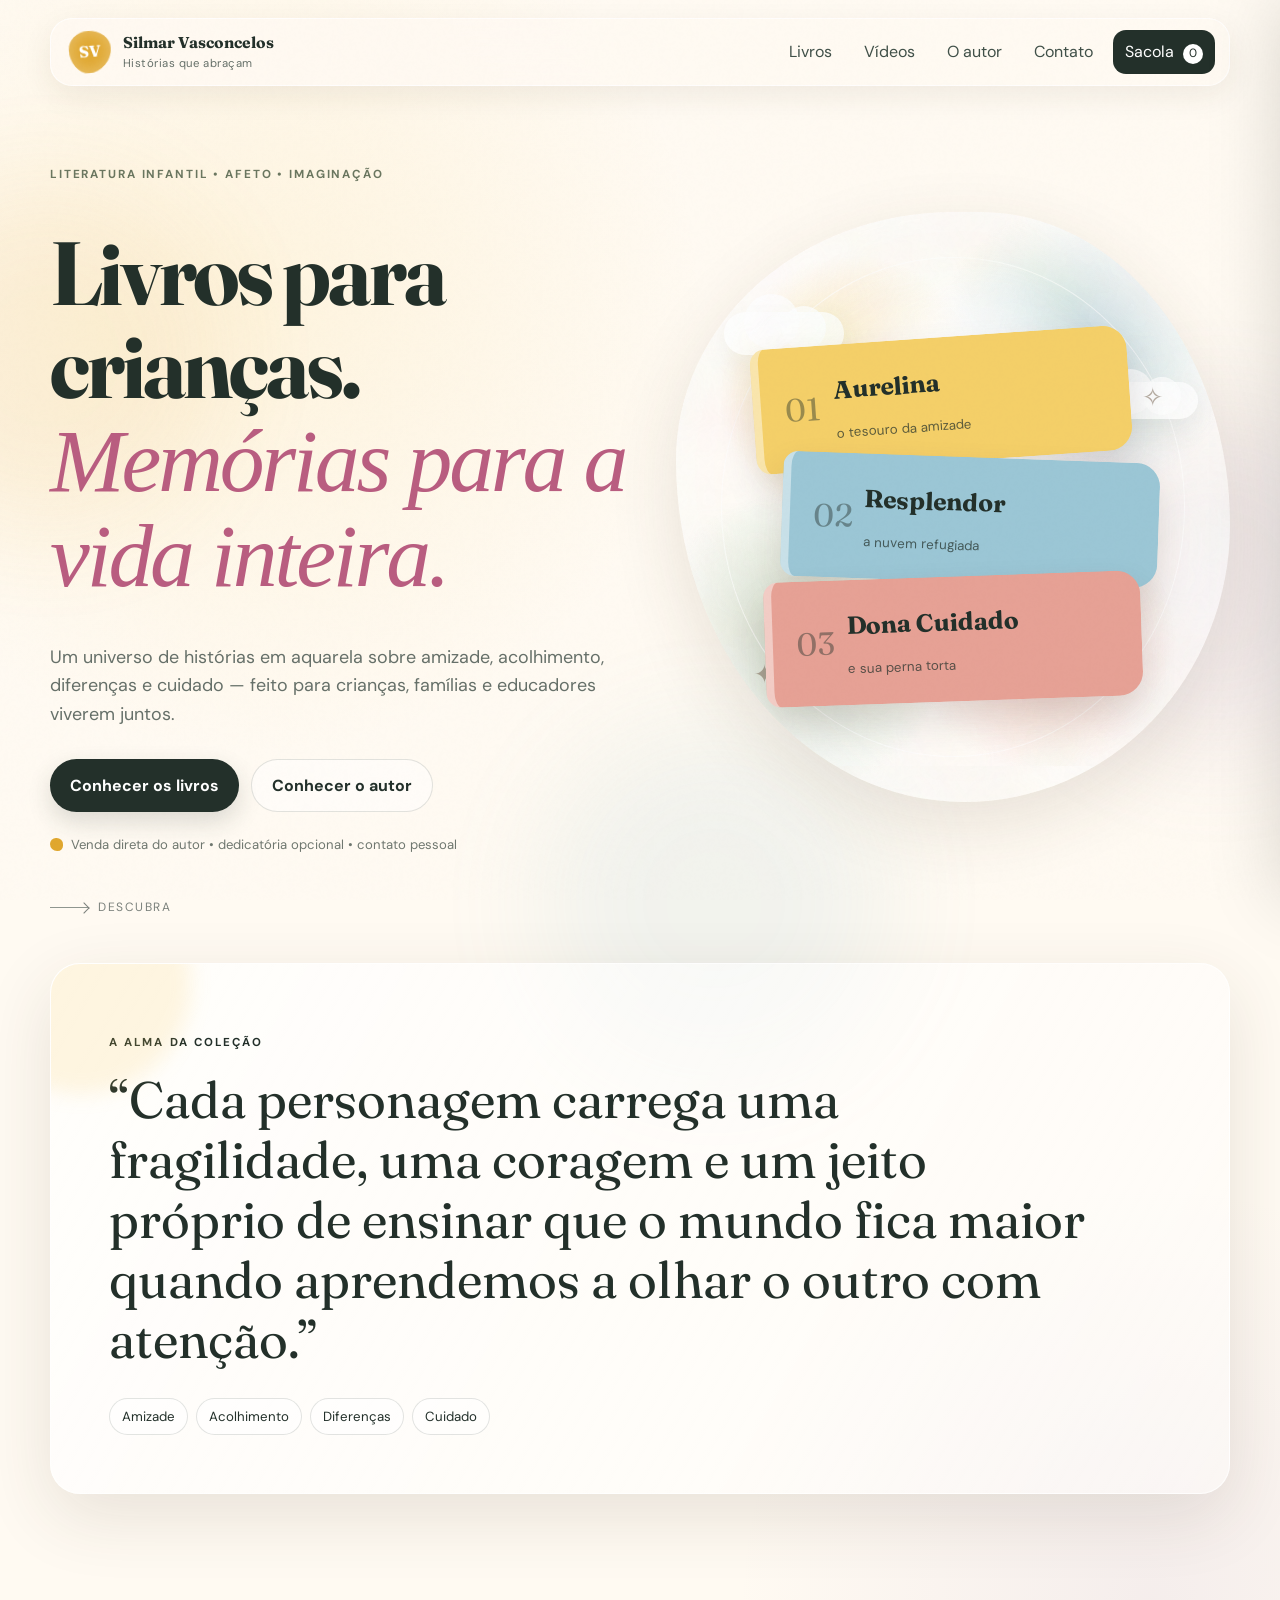
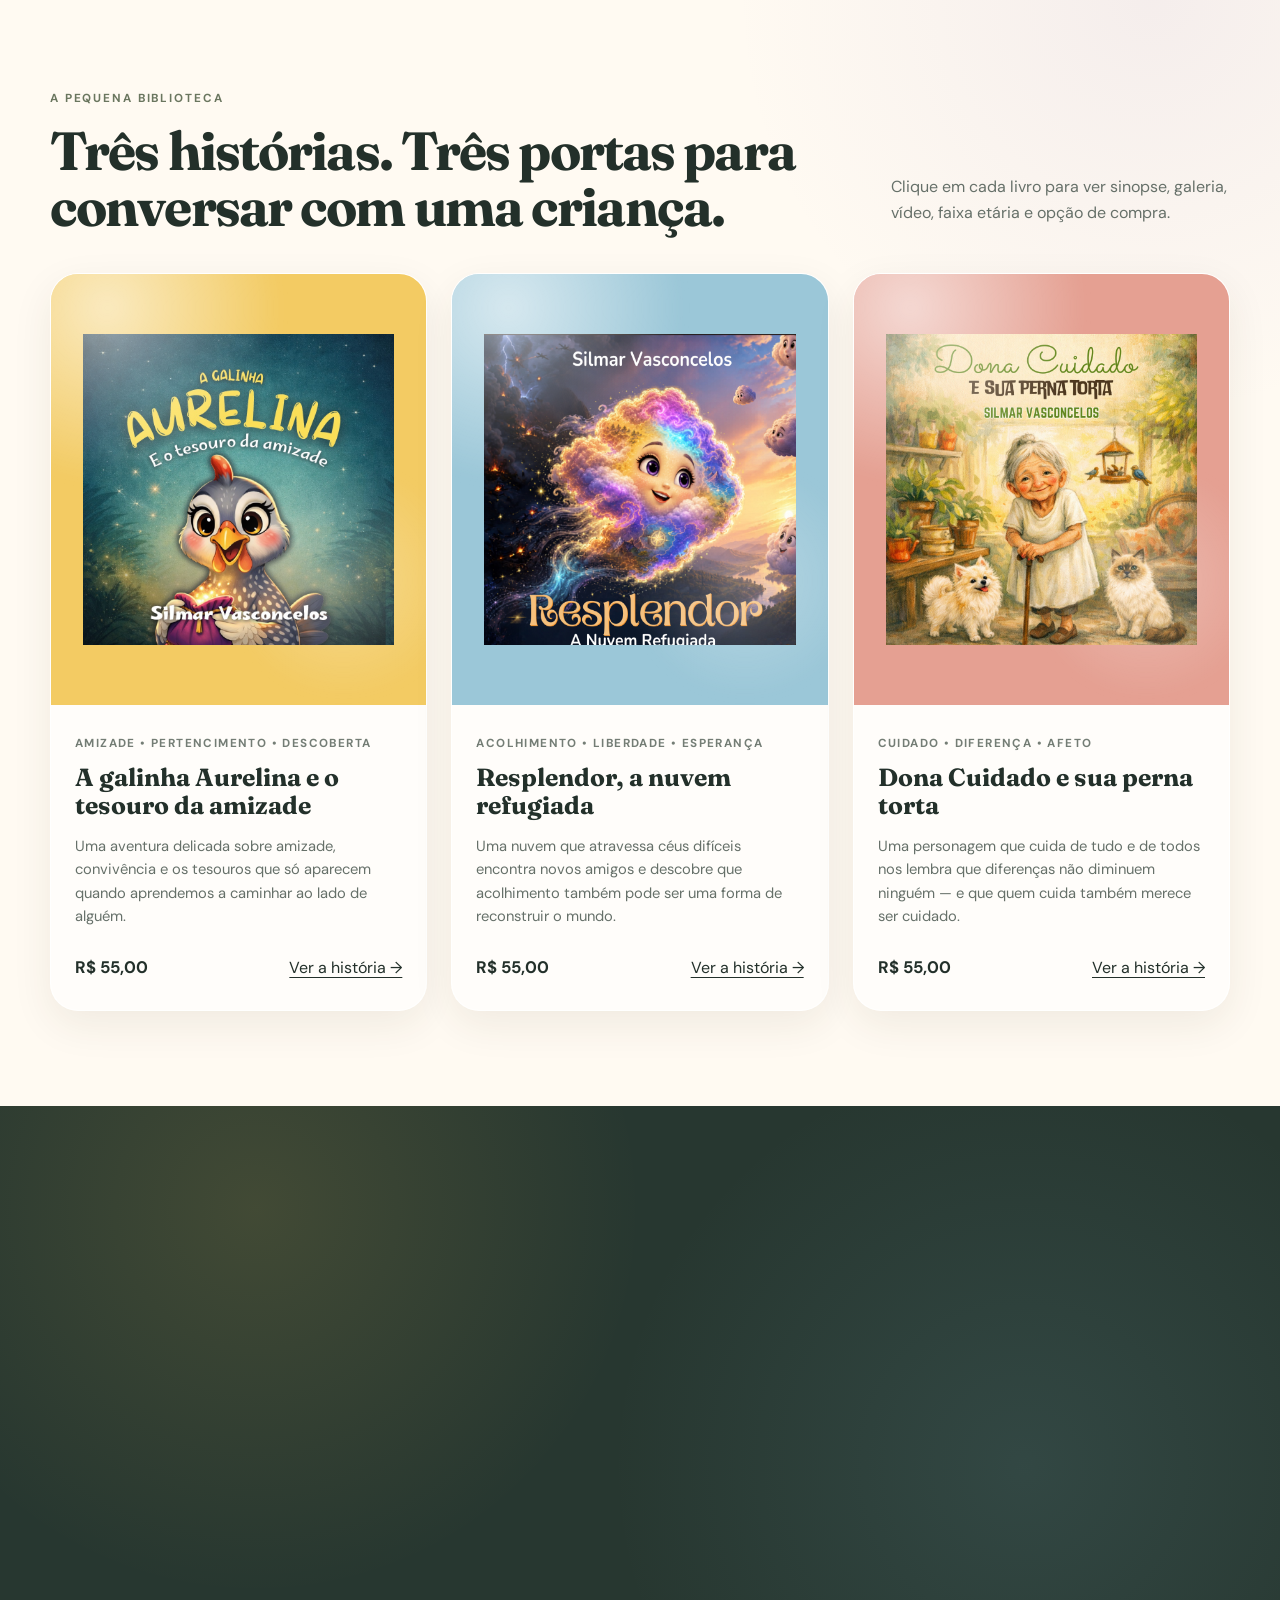
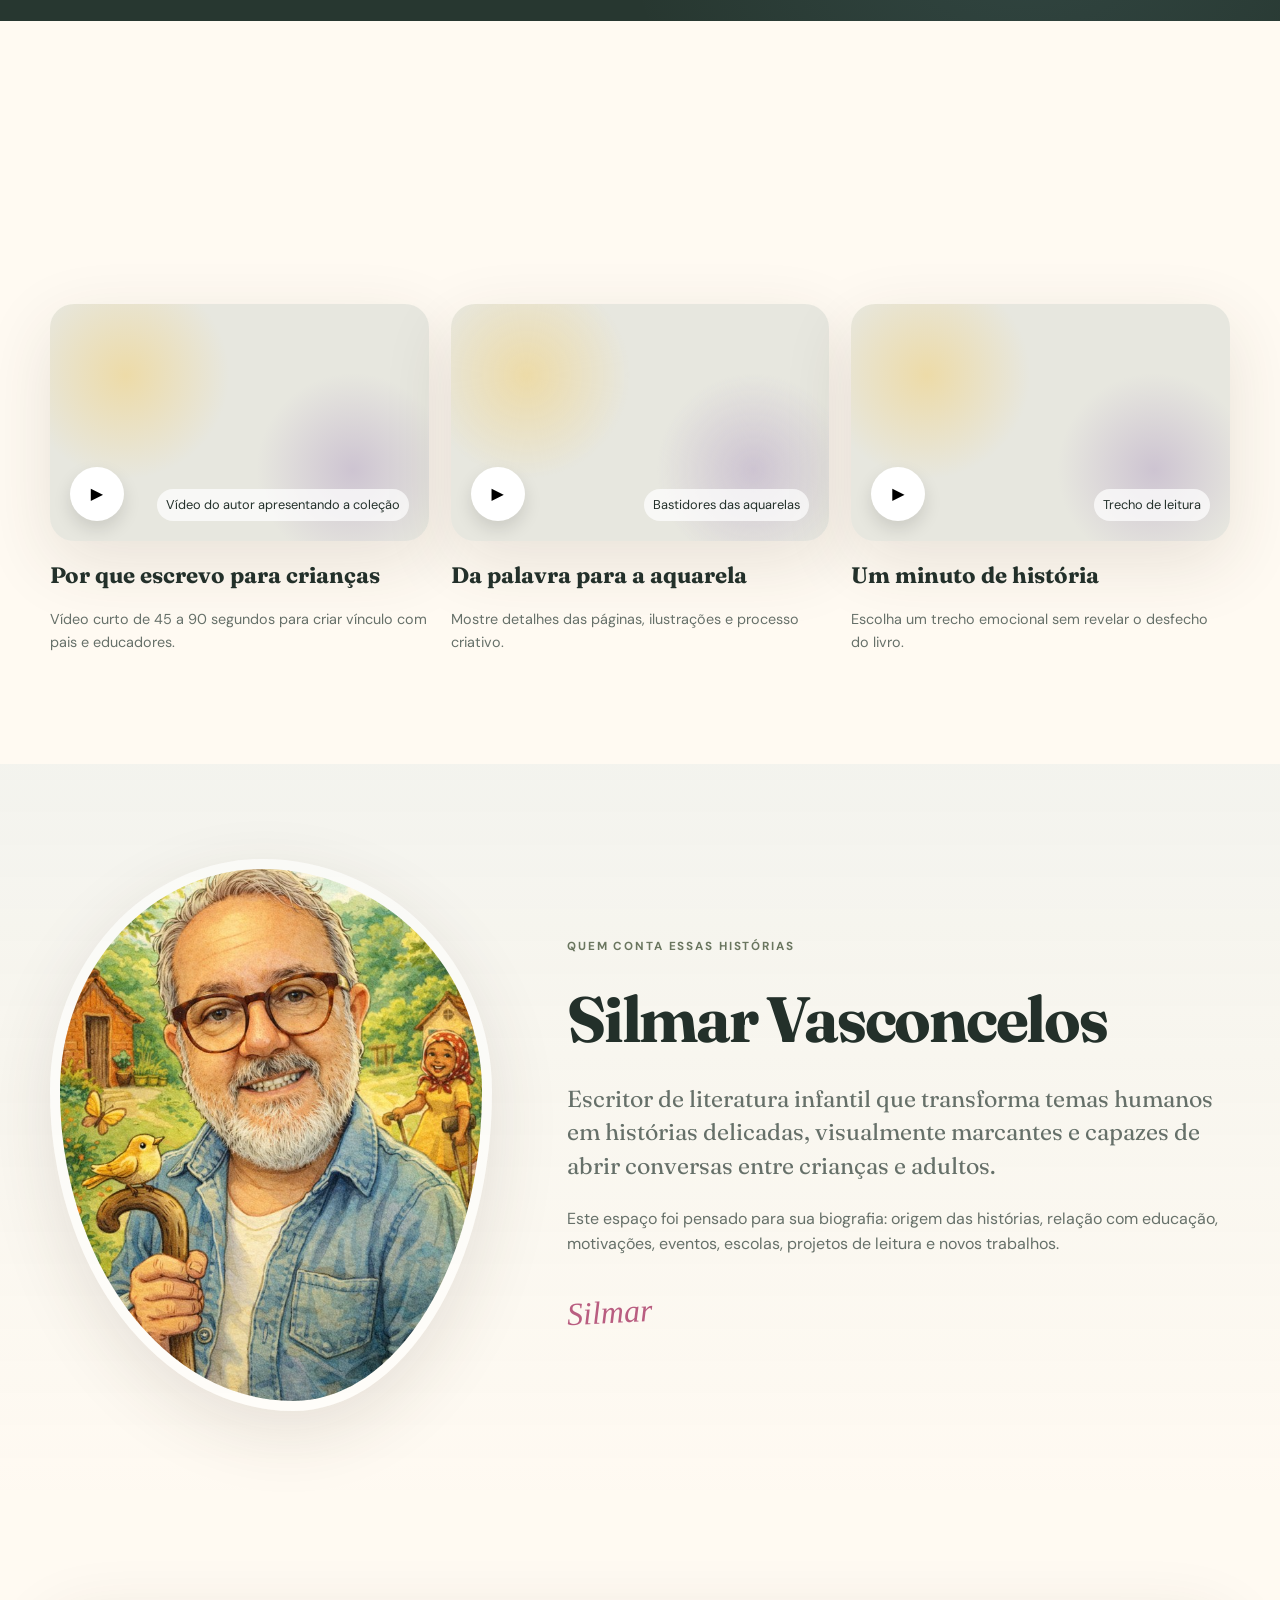
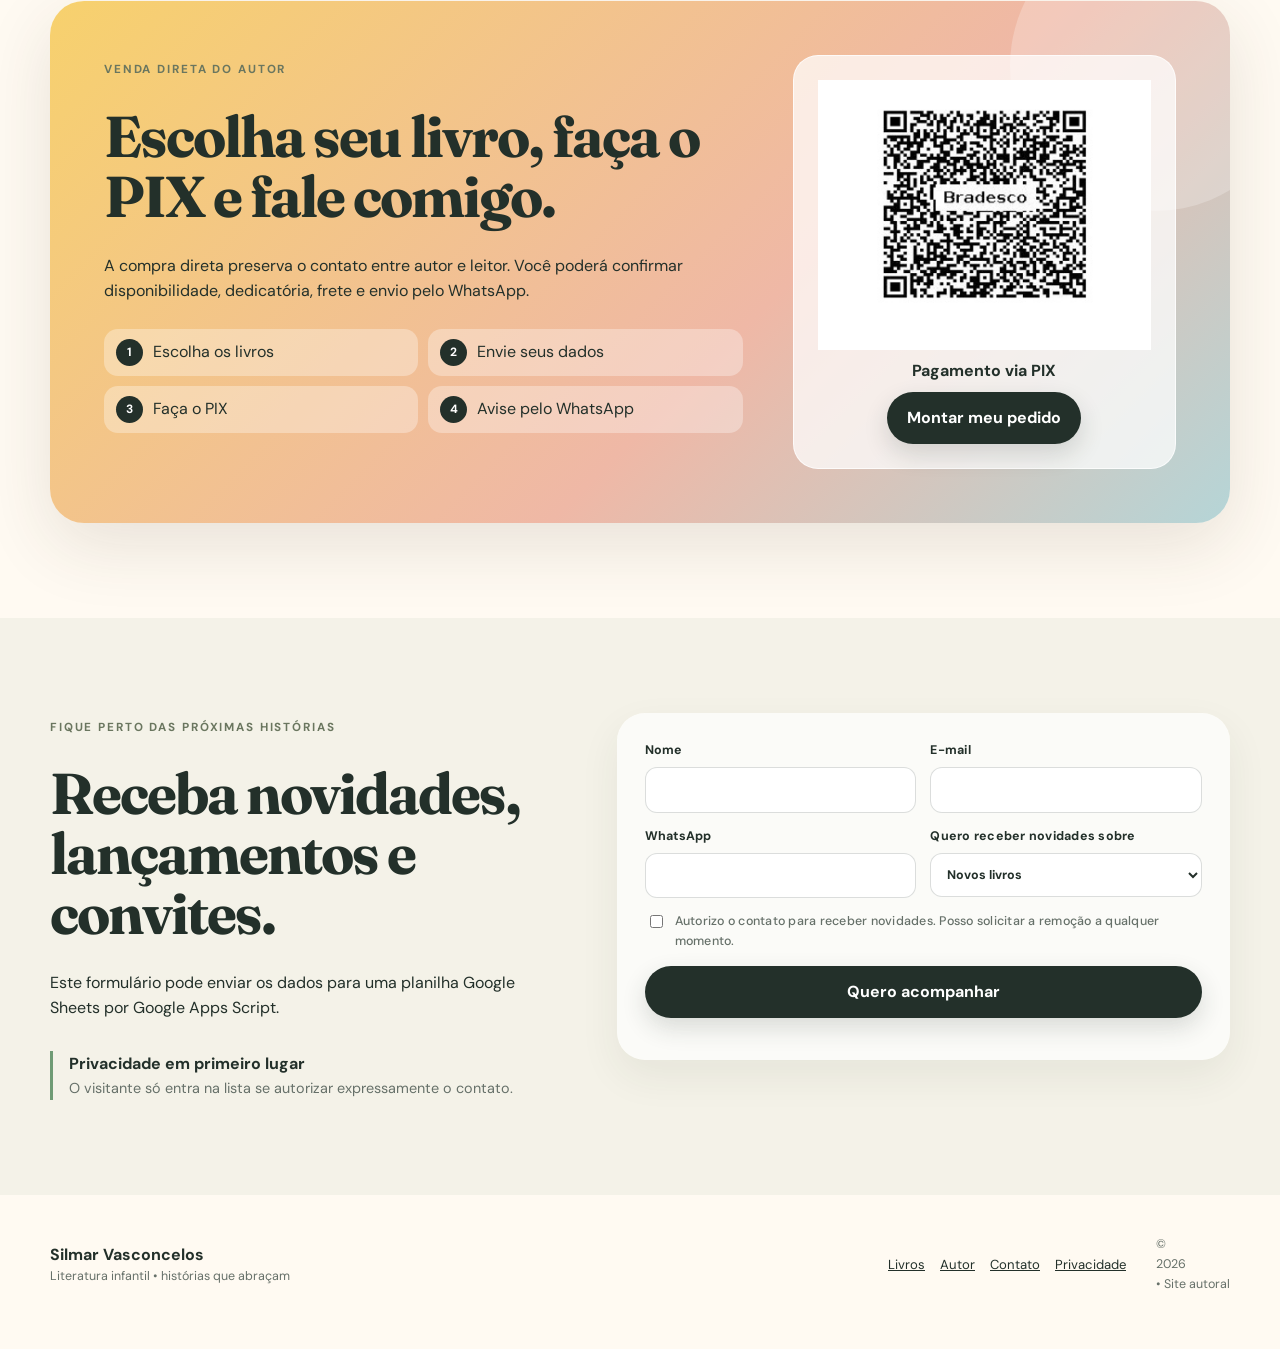
==== commit 9aa132c0: "Update privacy link to use anchor instead of file" ====
--- a/index.html
+++ b/index.html
@@ -356,7 +356,7 @@
       <a href="#livros">Livros</a>
       <a href="#autor">Autor</a>
       <a href="#contato">Contato</a>
-      <a href="privacidade.html" id="privacyLink">Privacidade</a>
+      <a href="#privacidade" id="privacyLink">Privacidade</a>
     </div>
     <small>© <span id="year"></span> • Site autoral</small>
   </footer>
